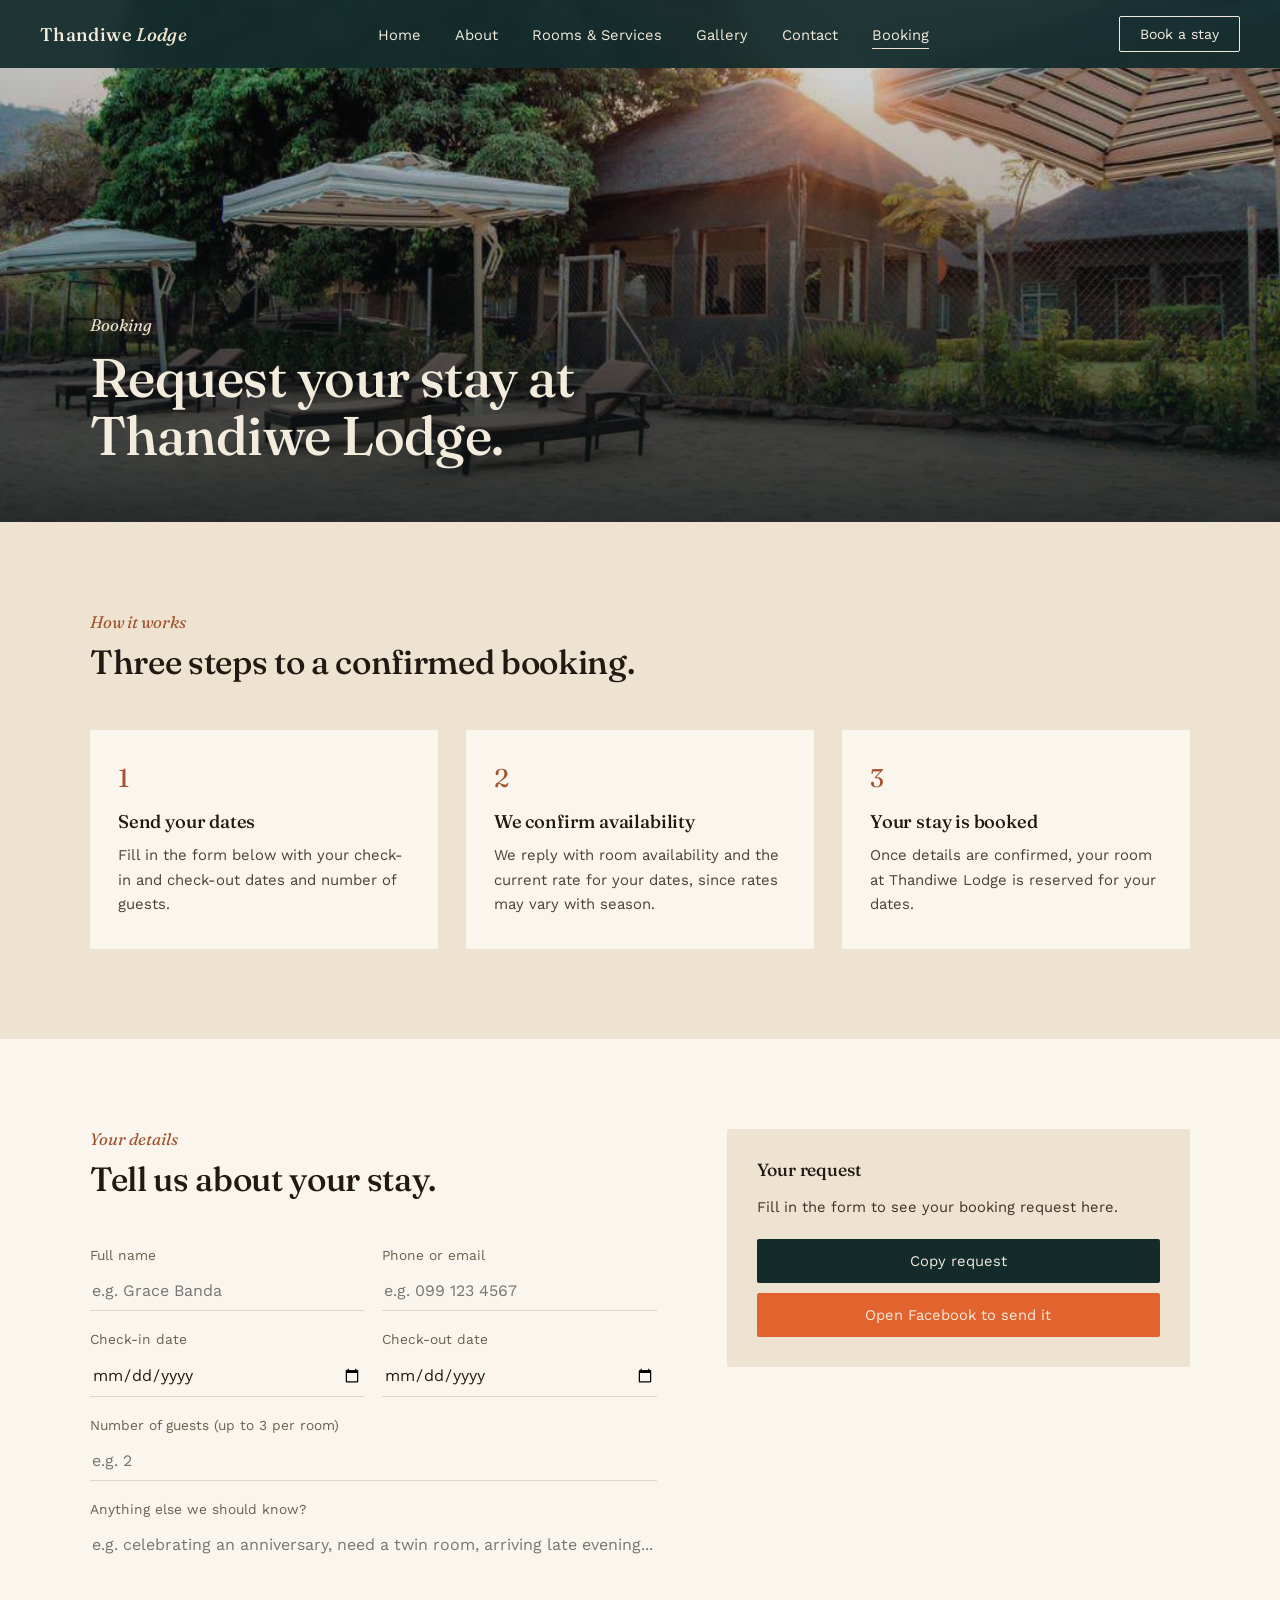
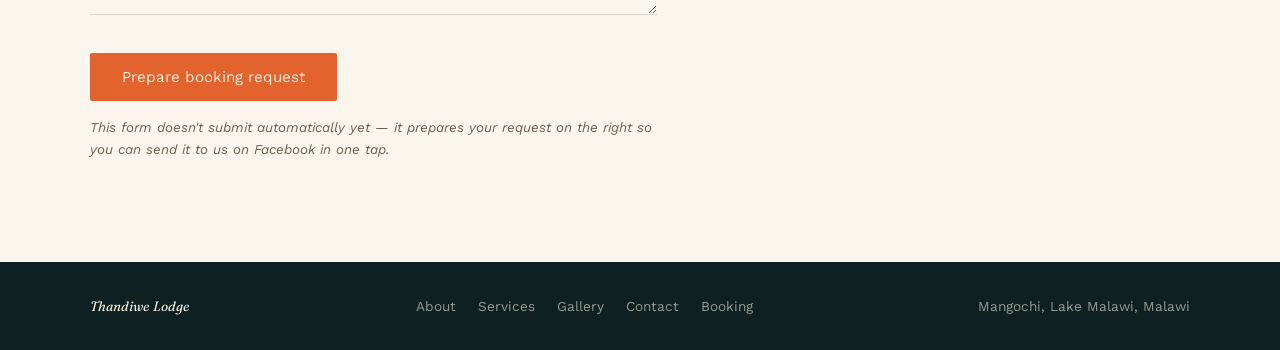
==== booking.html @ 037a6b6d "Initial commit for Thandiwe project" ====
<!DOCTYPE html>
<html lang="en">
<head>
<meta charset="UTF-8">
<meta name="viewport" content="width=device-width, initial-scale=1.0">
<title>Booking — Thandiwe Lodge</title>
<link rel="preconnect" href="https://fonts.googleapis.com">
<link rel="preconnect" href="https://fonts.gstatic.com" crossorigin>
<link href="https://fonts.googleapis.com/css2?family=Fraunces:ital,opsz,wght@0,9..144,400;0,9..144,500;0,9..144,600;1,9..144,500&family=Work+Sans:wght@400;500;600&display=swap" rel="stylesheet">
<link rel="stylesheet" href="css/style.css">
<style>
  .steps{ background:var(--sand); padding:90px 0; }
  .step-grid{
    display:grid;
    grid-template-columns:repeat(3, 1fr);
    gap:28px;
    margin-top:10px;
  }
  .step-card{ background:var(--paper); padding:32px 28px; border-radius:2px; }
  .step-card .step-num{
    font-family:'Fraunces', serif;
    font-size:1.6rem;
    color:var(--clay);
    display:block;
    margin-bottom:16px;
  }
  .step-card h3{ font-size:1.15rem; }
  .step-card p{ margin-top:10px; font-size:0.93rem; color:#4a4032; }

  .book-form{ background:var(--paper); padding:90px 0 100px; }
  .book-form .wrap{ display:grid; grid-template-columns:1.1fr 0.9fr; gap:70px; align-items:start; }
  .field-row{ display:grid; grid-template-columns:1fr 1fr; gap:18px; }
  .field{ margin-bottom:20px; }
  .field label{ display:block; font-size:0.86rem; color:#6b5f4d; margin-bottom:8px; }
  .field input, .field textarea{
    width:100%;
    border:none;
    border-bottom:1px solid var(--line-dark);
    background:transparent;
    padding:10px 2px;
    font-family:'Work Sans', sans-serif;
    font-size:1rem;
    color:var(--text-dark);
  }
  .field input:focus, .field textarea:focus{
    outline:none;
    border-bottom:1px solid var(--clay);
  }
  .field textarea{ resize:vertical; min-height:90px; }
  .form-submit{
    margin-top:14px;
    background:var(--coral);
    color:var(--text-light);
    border:none;
    padding:15px 32px;
    border-radius:2px;
    font-size:0.95rem;
    font-family:'Work Sans', sans-serif;
    cursor:pointer;
  }
  .form-note-text{
    margin-top:16px;
    font-size:0.84rem;
    color:#6b5f4d;
    font-style:italic;
  }
  .request-preview{
    background:var(--sand);
    border-radius:2px;
    padding:30px;
  }
  .request-preview h3{ font-size:1.1rem; }
  .request-preview pre{
    white-space:pre-wrap;
    font-family:'Work Sans', sans-serif;
    font-size:0.92rem;
    margin-top:16px;
    color:#3b3126;
    line-height:1.6;
  }
  .request-preview .send-btn{
    margin-top:20px;
    display:block;
    text-align:center;
    background:var(--ink);
    color:var(--text-light);
    padding:13px;
    border-radius:2px;
    font-size:0.92rem;
  }
  .copied-flag{
    margin-top:12px;
    font-size:0.82rem;
    color:var(--clay);
    display:none;
  }
</style>
</head>
<body>

  <nav class="nav solid" id="siteNav">
    <div class="word">Thandiwe <span>Lodge</span></div>
    <ul>
      <li><a href="home.html">Home</a></li>
      <li><a href="about.html">About</a></li>
      <li><a href="services.html">Rooms &amp; Services</a></li>
      <li><a href="gallery.html">Gallery</a></li>
      <li><a href="contact.html">Contact</a></li>
      <li><a href="booking.html" class="active">Booking</a></li>
    </ul>
    <a class="book-btn" href="booking.html">Book a stay</a>
  </nav>

  <section class="page-banner">
    <div class="hero-img"><img src="images/gallery-cottages-sunset.jpg" alt="Thatched cottages at Thandiwe Lodge at sunset"></div>
    <div class="page-banner-content">
      <span class="tag">Booking</span>
      <h1>Request your stay at Thandiwe Lodge.</h1>
    </div>
  </section>

  <!-- HOW IT WORKS -->
  <section class="steps">
    <div class="wrap">
      <div class="section-head">
        <span class="tag">How it works</span>
        <h2>Three steps to a confirmed booking.</h2>
      </div>
      <div class="step-grid">
        <div class="step-card">
          <span class="step-num">1</span>
          <h3>Send your dates</h3>
          <p>Fill in the form below with your check-in and check-out dates and number of guests.</p>
        </div>
        <div class="step-card">
          <span class="step-num">2</span>
          <h3>We confirm availability</h3>
          <p>We reply with room availability and the current rate for your dates, since rates may vary with season.</p>
        </div>
        <div class="step-card">
          <span class="step-num">3</span>
          <h3>Your stay is booked</h3>
          <p>Once details are confirmed, your room at Thandiwe Lodge is reserved for your dates.</p>
        </div>
      </div>
    </div>
  </section>

  <!-- FORM -->
  <section class="book-form">
    <div class="wrap">
      <div>
        <div class="section-head">
          <span class="tag">Your details</span>
          <h2>Tell us about your stay.</h2>
        </div>

        <form id="bookingForm">
          <div class="field-row">
            <div class="field">
              <label for="fname">Full name</label>
              <input type="text" id="fname" placeholder="e.g. Grace Banda">
            </div>
            <div class="field">
              <label for="fcontact">Phone or email</label>
              <input type="text" id="fcontact" placeholder="e.g. 099 123 4567">
            </div>
          </div>
          <div class="field-row">
            <div class="field">
              <label for="fin">Check-in date</label>
              <input type="date" id="fin">
            </div>
            <div class="field">
              <label for="fout">Check-out date</label>
              <input type="date" id="fout">
            </div>
          </div>
          <div class="field">
            <label for="fguests">Number of guests (up to 3 per room)</label>
            <input type="number" id="fguests" min="1" max="3" placeholder="e.g. 2">
          </div>
          <div class="field">
            <label for="fmessage">Anything else we should know?</label>
            <textarea id="fmessage" placeholder="e.g. celebrating an anniversary, need a twin room, arriving late evening..."></textarea>
          </div>
          <button type="submit" class="form-submit">Prepare booking request</button>
          <p class="form-note-text">This form doesn't submit automatically yet — it prepares your request on the right so you can send it to us on Facebook in one tap.</p>
        </form>
      </div>

      <div class="request-preview">
        <h3>Your request</h3>
        <pre id="previewText">Fill in the form to see your booking request here.</pre>
        <button type="button" id="copyBtn" class="send-btn" style="border:none; width:100%; cursor:pointer; font-family:'Work Sans', sans-serif;">Copy request</button>
        <a class="send-btn" style="margin-top:10px; background:var(--coral);" href="https://www.facebook.com/hashtag/thandiwelodge" target="_blank" rel="noopener">Open Facebook to send it</a>
        <div class="copied-flag" id="copiedFlag">Copied — paste it into your Facebook message.</div>
      </div>
    </div>
  </section>

  <footer>
    <div class="wrap">
      <span class="word">Thandiwe Lodge</span>
      <ul class="foot-links">
        <li><a href="about.html">About</a></li>
        <li><a href="services.html">Services</a></li>
        <li><a href="gallery.html">Gallery</a></li>
        <li><a href="contact.html">Contact</a></li>
        <li><a href="booking.html">Booking</a></li>
      </ul>
      <span>Mangochi, Lake Malawi, Malawi</span>
    </div>
  </footer>

<script src="js/main.js"></script>
<script>
  const form = document.getElementById('bookingForm');
  const preview = document.getElementById('previewText');
  const copyBtn = document.getElementById('copyBtn');
  const copiedFlag = document.getElementById('copiedFlag');

  function buildText(){
    const name = document.getElementById('fname').value || '(not given)';
    const contact = document.getElementById('fcontact').value || '(not given)';
    const checkin = document.getElementById('fin').value || '(not given)';
    const checkout = document.getElementById('fout').value || '(not given)';
    const guests = document.getElementById('fguests').value || '(not given)';
    const message = document.getElementById('fmessage').value || '—';
    return `Booking request — Thandiwe Lodge\n\nName: ${name}\nContact: ${contact}\nCheck-in: ${checkin}\nCheck-out: ${checkout}\nGuests: ${guests}\n\nNotes: ${message}`;
  }

  form.addEventListener('submit', function(e){
    e.preventDefault();
    preview.textContent = buildText();
    copiedFlag.style.display = 'none';
  });

  copyBtn.addEventListener('click', function(){
    const text = preview.textContent;
    if (!text || text.startsWith('Fill in')) return;
    navigator.clipboard.writeText(text).then(function(){
      copiedFlag.style.display = 'block';
    }).catch(function(){
      copiedFlag.textContent = 'Select the text above and copy it manually.';
      copiedFlag.style.display = 'block';
    });
  });
</script>
</body>
</html>
---- css/style.css ----
:root{
  --ink:#142B2C;
  --ink-deep:#0E2021;
  --sand:#EDE3D0;
  --paper:#FAF6EE;
  --clay:#A2532F;
  --coral:#E2632E;
  --text-dark:#211A13;
  --text-light:#F3ECDD;
  --line-light: rgba(243,236,221,0.22);
  --line-dark: rgba(33,26,19,0.14);
}

*{box-sizing:border-box;}
html{scroll-behavior:smooth;}
body{
  margin:0;
  font-family:'Work Sans', sans-serif;
  color:var(--text-dark);
  background:var(--paper);
  -webkit-font-smoothing:antialiased;
}
h1,h2,h3, .display{
  font-family:'Fraunces', serif;
  font-weight:500;
  letter-spacing:-0.01em;
  margin:0;
}
p{ line-height:1.65; margin:0; }
a{ color:inherit; text-decoration:none; }
img{ display:block; width:100%; height:100%; object-fit:cover; }
section{ position:relative; }

.wrap{
  max-width:1180px;
  margin:0 auto;
  padding:0 40px;
}

/* ---------- NAV ---------- */
.nav{
  position:fixed; top:0; left:0; right:0; z-index:50;
  display:flex; align-items:center; justify-content:space-between;
  padding:26px 40px;
  color:var(--text-light);
  transition:background .4s ease, padding .4s ease;
}
.nav.scrolled, .nav.solid{
  background:rgba(20,43,44,0.94);
  padding:16px 40px;
  backdrop-filter:blur(6px);
}
.nav .word{
  font-family:'Fraunces', serif;
  font-size:1.15rem;
  font-weight:500;
  letter-spacing:0.02em;
}
.nav .word span{ font-style:italic; color:var(--sand); }
.nav ul{
  list-style:none; display:flex; gap:34px; margin:0; padding:0;
}
.nav ul li a{
  font-size:0.92rem;
  padding-bottom:4px;
  border-bottom:1px solid transparent;
}
.nav ul li a.active{ border-bottom:1px solid var(--sand); }
.nav .book-btn{
  border:1px solid var(--text-light);
  padding:9px 20px;
  border-radius:2px;
  font-size:0.88rem;
  white-space:nowrap;
}

/* ---------- FULL HERO (home page) ---------- */
.hero{
  height:100vh;
  min-height:640px;
  position:relative;
  overflow:hidden;
  display:flex;
  align-items:flex-end;
  color:var(--text-light);
}
.hero-img{
  position:absolute; inset:0;
  animation:heroZoom 16s ease-out forwards;
}
@keyframes heroZoom{
  from{ transform:scale(1.12); }
  to{ transform:scale(1); }
}
.hero::after{
  content:"";
  position:absolute; inset:0;
  background:linear-gradient(0deg, rgba(11,20,20,0.86) 0%, rgba(11,20,20,0.28) 46%, rgba(11,20,20,0.12) 100%);
}
.hero-content{
  position:relative; z-index:2;
  padding:0 40px 70px;
  max-width:1180px;
  margin:0 auto;
  width:100%;
  opacity:0;
  animation:heroIn 1.1s ease .4s forwards;
}
@keyframes heroIn{
  from{ opacity:0; transform:translateY(18px); }
  to{ opacity:1; transform:translateY(0); }
}
.hero-kicker{
  font-size:0.95rem;
  color:var(--sand);
  margin-bottom:18px;
  max-width:420px;
}
.hero h1{
  font-size:clamp(2.6rem, 6vw, 5rem);
  line-height:1.02;
  max-width:820px;
}
.hero h1 em{ font-style:italic; color:var(--sand); font-weight:400; }
.hero-sub{
  margin-top:26px;
  font-size:1.05rem;
  max-width:460px;
  color:rgba(243,236,221,0.86);
}
.hero-actions{
  margin-top:38px;
  display:flex;
  gap:18px;
  align-items:center;
  flex-wrap:wrap;
}
.btn-primary{
  background:var(--coral);
  color:var(--text-light);
  padding:14px 30px;
  border-radius:2px;
  font-size:0.95rem;
  display:inline-block;
}
.btn-ghost{
  border-bottom:1px solid var(--text-light);
  padding-bottom:3px;
  font-size:0.95rem;
}
.scroll-cue{
  position:absolute; right:40px; bottom:40px; z-index:2;
  color:var(--text-light);
  font-size:0.8rem;
  display:flex; align-items:center; gap:10px;
}
.scroll-cue .line{
  width:1px; height:34px; background:rgba(243,236,221,0.5);
  position:relative;
  overflow:hidden;
}
.scroll-cue .line::after{
  content:""; position:absolute; left:0; top:-100%; width:100%; height:100%;
  background:var(--sand);
  animation:cueMove 1.8s ease-in-out infinite;
}
@keyframes cueMove{
  0%{ top:-100%; } 50%{ top:100%; } 100%{ top:100%; }
}

/* ---------- PAGE BANNER (inner pages) ---------- */
.page-banner{
  height:58vh;
  min-height:380px;
  position:relative;
  overflow:hidden;
  display:flex;
  align-items:flex-end;
  color:var(--text-light);
}
.page-banner .hero-img{ animation:none; }
.page-banner::after{
  content:"";
  position:absolute; inset:0;
  background:linear-gradient(0deg, rgba(11,20,20,0.82) 0%, rgba(11,20,20,0.3) 60%, rgba(11,20,20,0.12) 100%);
}
.page-banner-content{
  position:relative; z-index:2;
  padding:0 40px 56px;
  max-width:1180px;
  margin:0 auto;
  width:100%;
}
.page-banner-content .tag{
  font-family:'Fraunces', serif;
  font-style:italic;
  color:var(--sand);
  font-size:1.05rem;
  display:block;
  margin-bottom:14px;
}
.page-banner-content h1{
  font-size:clamp(2rem, 4.4vw, 3.4rem);
  line-height:1.08;
  max-width:700px;
}

/* ---------- WELCOME / RATE STRIP ---------- */
.welcome{
  background:var(--sand);
  padding:64px 0;
}
.welcome .wrap{
  display:grid;
  grid-template-columns:1.5fr 1fr;
  gap:60px;
  align-items:start;
}
.welcome h2{
  font-size:1.85rem;
  line-height:1.28;
  max-width:520px;
}
.welcome p.lead{
  margin-top:20px;
  font-size:1.02rem;
  max-width:500px;
  color:#3b3126;
}
.rate-box{
  border-left:2px solid var(--clay);
  padding-left:26px;
}
.rate-box .amount{
  font-family:'Fraunces', serif;
  font-size:2.5rem;
  font-weight:500;
  color:var(--clay);
  line-height:1;
}
.rate-box .unit{
  font-size:0.95rem;
  color:#3b3126;
  margin-top:8px;
  display:block;
}
.rate-box .note{
  margin-top:16px;
  font-size:0.84rem;
  color:#6b5f4d;
  font-style:italic;
}

/* ---------- WAVE DIVIDER ---------- */
.wave{ display:block; width:100%; line-height:0; }
.wave svg{ display:block; width:100%; height:auto; }

/* ---------- SECTION HEAD ---------- */
.section-head{ margin-bottom:48px; max-width:600px; }
.section-head .tag{
  font-family:'Fraunces', serif;
  font-style:italic;
  color:var(--clay);
  font-size:1.05rem;
  margin-bottom:10px;
  display:block;
}
.section-head h2{ font-size:2.1rem; line-height:1.2; }

/* ---------- GALLERY GRID ---------- */
.gallery{ background:var(--paper); padding:90px 0 100px; }
.grid-gallery{
  display:grid;
  grid-template-columns:repeat(6, 1fr);
  grid-auto-rows:130px;
  gap:14px;
}
.grid-gallery figure{ margin:0; overflow:hidden; position:relative; border-radius:2px; }
.grid-gallery figure img{ transition:transform 1.1s cubic-bezier(.2,.7,.2,1); }
.grid-gallery figure:hover img{ transform:scale(1.06); }
.grid-gallery figcaption{
  position:absolute; left:0; right:0; bottom:0;
  padding:16px 18px 14px;
  font-size:0.82rem;
  color:var(--text-light);
  background:linear-gradient(0deg, rgba(14,32,33,0.75), transparent);
}
.g-a{ grid-column:span 3; grid-row:span 3; }
.g-b{ grid-column:span 3; grid-row:span 2; }
.g-c{ grid-column:span 2; grid-row:span 2; }
.g-d{ grid-column:span 2; grid-row:span 2; }
.g-e{ grid-column:span 2; grid-row:span 2; }
.g-f{ grid-column:span 3; grid-row:span 2; }
.g-g{ grid-column:span 3; grid-row:span 2; }
.g-h{ grid-column:span 2; grid-row:span 2; }
.g-i{ grid-column:span 2; grid-row:span 2; }
.g-j{ grid-column:span 2; grid-row:span 2; }
.g-k{ grid-column:span 3; grid-row:span 2; }
.g-l{ grid-column:span 3; grid-row:span 2; }

/* ---------- STAY / RATE BAND ---------- */
.stay-band{ background:var(--ink); color:var(--text-light); padding:100px 0; }
.stay-band .wrap{ display:grid; grid-template-columns:1fr 1fr; gap:70px; align-items:center; }
.stay-media{ position:relative; aspect-ratio:4/5; overflow:hidden; border-radius:2px; }
.stay-band .section-head .tag{ color:var(--sand); }
.stay-band h2{ color:var(--text-light); font-size:2.1rem; }
.stay-copy p.lead{ margin-top:18px; color:rgba(243,236,221,0.8); max-width:440px; }
.stay-list{ margin-top:34px; display:flex; flex-direction:column; gap:16px; }
.stay-list .row{
  display:flex; justify-content:space-between;
  border-bottom:1px solid var(--line-light);
  padding-bottom:14px; max-width:440px;
}
.stay-list .row .k{ font-size:0.95rem; color:rgba(243,236,221,0.75); }
.stay-list .row .v{ font-family:'Fraunces', serif; font-size:1.15rem; }
.stay-cta{ margin-top:34px; }

/* ---------- STORY ROWS ---------- */
.story{ background:var(--paper); padding:100px 0 60px; }
.story-row{
  display:grid; grid-template-columns:1fr 1fr; gap:70px; align-items:center;
  padding:70px 0; border-bottom:1px solid var(--line-dark);
}
.story-row:last-child{ border-bottom:none; }
.story-row.reverse{ direction:rtl; }
.story-row.reverse > *{ direction:ltr; }
.story-media{ aspect-ratio:5/4; overflow:hidden; border-radius:2px; }
.story-copy .num{ font-size:0.85rem; color:var(--clay); display:block; margin-bottom:14px; }
.story-copy h3{ font-size:1.7rem; line-height:1.25; max-width:420px; }
.story-copy p{ margin-top:18px; color:#4a4032; max-width:420px; }

/* ---------- SERVICE / RATE CARDS ---------- */
.cards{ background:var(--sand); padding:90px 0; }
.card-grid{
  display:grid;
  grid-template-columns:repeat(3, 1fr);
  gap:28px;
  margin-top:10px;
}
.service-card{
  background:var(--paper);
  border-radius:2px;
  overflow:hidden;
}
.service-card .media{ aspect-ratio:4/3; overflow:hidden; }
.service-card .body{ padding:26px 24px 30px; }
.service-card h3{ font-size:1.25rem; }
.service-card p{ margin-top:12px; font-size:0.94rem; color:#4a4032; }

/* ---------- CONTACT ---------- */
.contact{ position:relative; color:var(--text-light); padding:130px 0 110px; overflow:hidden; }
.contact-bg{ position:absolute; inset:0; }
.contact::after{
  content:"";
  position:absolute; inset:0;
  background:linear-gradient(180deg, rgba(14,32,33,0.88), rgba(14,32,33,0.72));
}
.contact .wrap{ position:relative; z-index:2; }
.contact-inner{ display:grid; grid-template-columns:1.3fr 1fr; gap:70px; }
.contact h2{ font-size:2.3rem; line-height:1.2; max-width:520px; }
.contact p.lead{ margin-top:20px; max-width:440px; color:rgba(243,236,221,0.85); }
.contact-card{ border:1px solid var(--line-light); padding:34px; border-radius:2px; }
.contact-card .line{
  display:flex; justify-content:space-between; padding:14px 0;
  border-bottom:1px solid var(--line-light); font-size:0.95rem;
}
.contact-card .line:last-of-type{ border-bottom:none; }
.contact-card .line .k{ color:rgba(243,236,221,0.6); }
.contact-card .fb-btn{
  margin-top:24px; display:block; text-align:center;
  background:var(--coral); padding:14px; border-radius:2px; font-size:0.95rem;
}

/* ---------- CONTACT FORM (non-functional, informational) ---------- */
.form-note{ background:var(--paper); padding:90px 0; }
.form-note .wrap{ display:grid; grid-template-columns:1fr 1fr; gap:70px; align-items:start; }
.info-list{ display:flex; flex-direction:column; gap:26px; margin-top:32px; }
.info-list .item{ border-bottom:1px solid var(--line-dark); padding-bottom:22px; }
.info-list .item .k{ font-family:'Fraunces', serif; font-size:1.05rem; color:var(--clay); }
.info-list .item .v{ margin-top:8px; font-size:0.96rem; color:#4a4032; }

/* ---------- FOOTER ---------- */
footer{ background:var(--ink-deep); color:rgba(243,236,221,0.6); padding:36px 0; font-size:0.85rem; }
footer .wrap{ display:flex; justify-content:space-between; align-items:center; flex-wrap:wrap; gap:12px; }
footer .word{ color:var(--text-light); font-family:'Fraunces', serif; font-style:italic; }
footer .foot-links{ display:flex; gap:22px; list-style:none; padding:0; margin:0; }

@media (prefers-reduced-motion: reduce){
  .hero-img{ animation:none; }
  .hero-content{ animation:none; opacity:1; }
  .scroll-cue .line::after{ animation:none; }
}

/* ---------- RESPONSIVE ---------- */
@media (max-width: 880px){
  .nav ul{ display:none; }
  .wrap{ padding:0 22px; }
  .welcome .wrap, .stay-band .wrap, .contact-inner, .form-note .wrap{ grid-template-columns:1fr; }
  .rate-box{ border-left:none; border-top:2px solid var(--clay); padding-left:0; padding-top:20px; }
  .grid-gallery{ grid-template-columns:repeat(2,1fr); grid-auto-rows:150px; }
  .grid-gallery figure{ grid-column:span 2 !important; grid-row:span 2 !important; }
  .story-row{ grid-template-columns:1fr; gap:30px; padding:44px 0; }
  .story-row.reverse{ direction:ltr; }
  .stay-media{ order:2; }
  .card-grid{ grid-template-columns:1fr; }
}
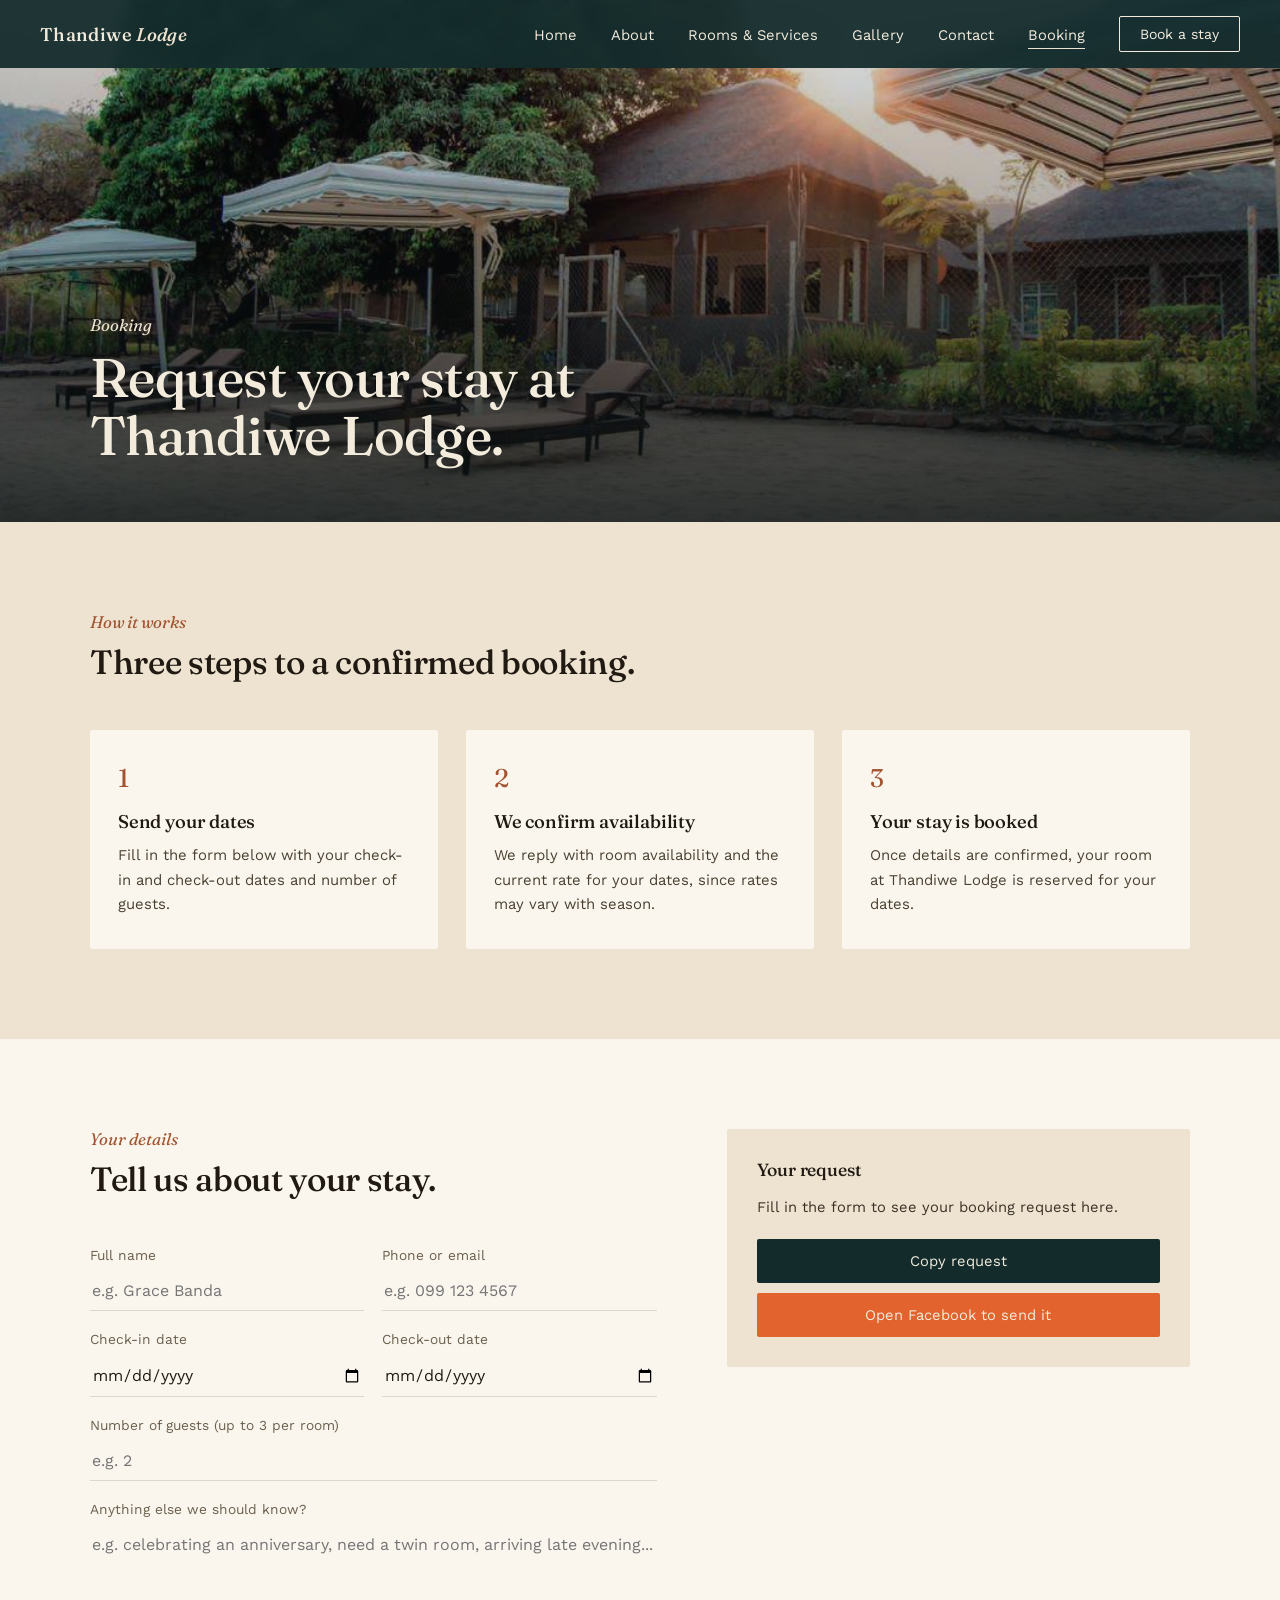
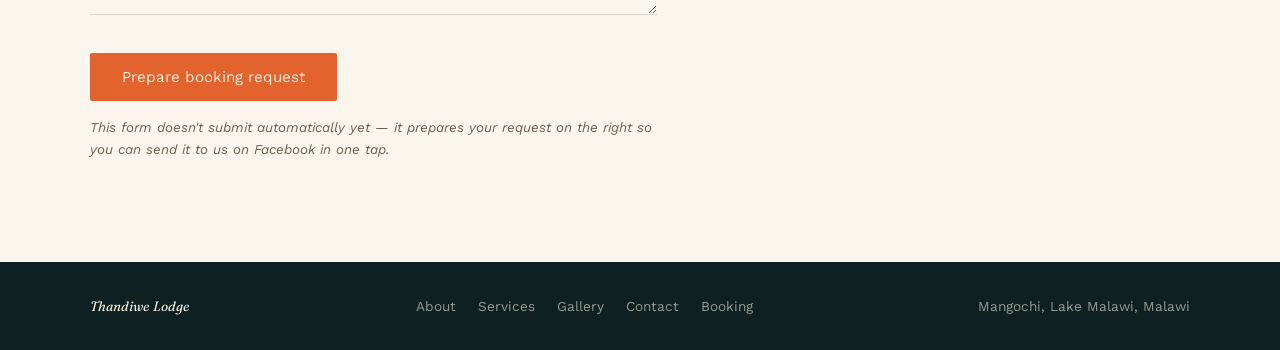
==== commit b5958bbe: "Enhance navigation with toggle button and links Added a responsive navigation toggle button and upda" ====
--- a/booking.html
+++ b/booking.html
@@ -98,17 +98,26 @@
 </head>
 <body>
 
-  <nav class="nav solid" id="siteNav">
+   <nav class="nav solid" id="siteNav">
     <div class="word">Thandiwe <span>Lodge</span></div>
-    <ul>
-      <li><a href="home.html">Home</a></li>
-      <li><a href="about.html">About</a></li>
-      <li><a href="services.html">Rooms &amp; Services</a></li>
-      <li><a href="gallery.html">Gallery</a></li>
-      <li><a href="contact.html">Contact</a></li>
-      <li><a href="booking.html" class="active">Booking</a></li>
-    </ul>
-    <a class="book-btn" href="booking.html">Book a stay</a>
+    
+    <button class="nav-toggle" id="menuToggle" aria-label="Toggle menu">
+      <span></span>
+      <span></span>
+      <span></span>
+    </button>
+
+    <div class="nav-links" id="navLinks">
+      <ul>
+        <li><a href="home.html">Home</a></li>
+        <li><a href="about.html">About</a></li>
+        <li><a href="services.html">Rooms &amp; Services</a></li>
+        <li><a href="gallery.html">Gallery</a></li>
+        <li><a href="contact.html">Contact</a></li>
+        <li><a href="booking.html" class="active">Booking</a></li>
+      </ul>
+      <a class="book-btn" href="booking.html">Book a stay</a>
+    </div>
   </nav>
 
   <section class="page-banner">
--- a/css/style.css
+++ b/css/style.css
@@ -19,6 +19,7 @@
   color:var(--text-dark);
   background:var(--paper);
   -webkit-font-smoothing:antialiased;
+  overflow-x: hidden;
 }
 h1,h2,h3, .display{
   font-family:'Fraunces', serif;
@@ -55,8 +56,35 @@
   font-size:1.15rem;
   font-weight:500;
   letter-spacing:0.02em;
+  z-index: 101; /* Keeps logo above mobile menu */
 }
 .nav .word span{ font-style:italic; color:var(--sand); }
+
+/* Menu Toggle Button (Hidden on Desktop) */
+.nav-toggle {
+  display: none;
+  background: none;
+  border: none;
+  cursor: pointer;
+  z-index: 101;
+  padding: 10px;
+  flex-direction: column;
+  gap: 6px;
+}
+.nav-toggle span {
+  display: block;
+  width: 26px;
+  height: 2px;
+  background-color: var(--text-light);
+  transition: transform 0.3s ease, opacity 0.3s ease;
+}
+
+/* Nav Links Container */
+.nav-links {
+  display: flex;
+  align-items: center;
+  gap: 34px;
+}
 .nav ul{
   list-style:none; display:flex; gap:34px; margin:0; padding:0;
 }
@@ -64,15 +92,18 @@
   font-size:0.92rem;
   padding-bottom:4px;
   border-bottom:1px solid transparent;
-}
-.nav ul li a.active{ border-bottom:1px solid var(--sand); }
+  transition: border-color 0.3s ease;
+}
+.nav ul li a:hover, .nav ul li a.active{ border-bottom:1px solid var(--sand); }
 .nav .book-btn{
   border:1px solid var(--text-light);
   padding:9px 20px;
   border-radius:2px;
   font-size:0.88rem;
   white-space:nowrap;
-}
+  transition: background 0.3s ease, color 0.3s ease;
+}
+.nav .book-btn:hover { background: var(--sand); color: var(--ink); }
 
 /* ---------- FULL HERO (home page) ---------- */
 .hero{
@@ -142,7 +173,9 @@
   border-radius:2px;
   font-size:0.95rem;
   display:inline-block;
-}
+  transition: background 0.3s ease;
+}
+.btn-primary:hover { background: #c95525; }
 .btn-ghost{
   border-bottom:1px solid var(--text-light);
   padding-bottom:3px;
@@ -391,16 +424,122 @@
   .scroll-cue .line::after{ animation:none; }
 }
 
-/* ---------- RESPONSIVE ---------- */
-@media (max-width: 880px){
-  .nav ul{ display:none; }
-  .wrap{ padding:0 22px; }
-  .welcome .wrap, .stay-band .wrap, .contact-inner, .form-note .wrap{ grid-template-columns:1fr; }
-  .rate-box{ border-left:none; border-top:2px solid var(--clay); padding-left:0; padding-top:20px; }
-  .grid-gallery{ grid-template-columns:repeat(2,1fr); grid-auto-rows:150px; }
-  .grid-gallery figure{ grid-column:span 2 !important; grid-row:span 2 !important; }
-  .story-row{ grid-template-columns:1fr; gap:30px; padding:44px 0; }
-  .story-row.reverse{ direction:ltr; }
-  .stay-media{ order:2; }
-  .card-grid{ grid-template-columns:1fr; }
-}
+/* ---------------------------------------------------------
+   RESPONSIVE DESIGN & MOBILE MENU
+   --------------------------------------------------------- */
+
+/* Tablet / Small Laptop (max 1024px) */
+@media (max-width: 1024px) {
+  .wrap{ padding: 0 32px; }
+  .nav { padding: 20px 32px; }
+  .nav.scrolled { padding: 16px 32px; }
+  .nav ul { gap: 20px; }
+  
+  .hero-content { padding-bottom: 50px; }
+  .story-row, .stay-band .wrap { gap: 40px; }
+  .contact-inner, .form-note .wrap { gap: 40px; }
+  
+  .grid-gallery { grid-auto-rows: 100px; }
+}
+
+/* Mobile & Small Tablets (max 880px) */
+@media (max-width: 880px) {
+  .wrap { padding: 0 24px; }
+  .nav { padding: 16px 24px; }
+  .nav.scrolled { padding: 12px 24px; }
+  
+  /* --- MOBILE MENU TOGGLE --- */
+  .nav-toggle { display: flex; } /* Show hamburger */
+  
+  .nav-links {
+    position: fixed;
+    top: 0; left: 0;
+    width: 100%; height: 100vh;
+    background: var(--ink);
+    flex-direction: column;
+    justify-content: center;
+    gap: 40px;
+    transform: translateX(100%); /* Hide off-screen */
+    transition: transform 0.4s cubic-bezier(0.8, 0, 0.2, 1);
+    z-index: 100;
+  }
+  
+  .nav-links.active { transform: translateX(0); } /* Slide in */
+  
+  .nav ul {
+    flex-direction: column;
+    align-items: center;
+    gap: 30px;
+  }
+  .nav ul li a { font-size: 1.3rem; } /* Bigger text for touch */
+  
+  .nav-toggle.active span:nth-child(1) { transform: translateY(8px) rotate(45deg); }
+  .nav-toggle.active span:nth-child(2) { opacity: 0; }
+  .nav-toggle.active span:nth-child(3) { transform: translateY(-8px) rotate(-45deg); }
+
+  /* --- LAYOUT ADJUSTMENTS --- */
+  .welcome .wrap, 
+  .stay-band .wrap, 
+  .contact-inner, 
+  .form-note .wrap, 
+  .story-row { 
+    grid-template-columns: 1fr; 
+    gap: 40px; 
+  }
+  
+  .story-row.reverse { direction: ltr; }
+  
+  .rate-box { 
+    border-left: none; 
+    border-top: 2px solid var(--clay); 
+    padding-left: 0; 
+    padding-top: 20px; 
+    margin-top: 10px;
+  }
+  
+  /* Gallery 2 columns */
+  .grid-gallery { 
+    grid-template-columns: repeat(2, 1fr); 
+    grid-auto-rows: 180px; 
+  }
+  .grid-gallery figure { 
+    grid-column: span 1 !important; 
+    grid-row: span 1 !important; 
+  }
+  
+  .story-row .story-media { order: -1; }
+  .stay-media { order: -1; }
+  
+  .card-grid { grid-template-columns: repeat(2, 1fr); }
+}
+
+/* Small Mobile Phones (max 600px) */
+@media (max-width: 600px) {
+  .wrap { padding: 0 20px; }
+  .nav { padding: 16px 20px; }
+  
+  .hero { min-height: 100svh; }
+  .hero-content { padding: 0 20px 50px; }
+  .hero h1 { font-size: 2.2rem; }
+  .hero-actions { flex-direction: column; align-items: stretch; gap: 12px; }
+  .btn-primary, .btn-ghost { text-align: center; width: 100%; }
+  
+  .page-banner { height: 45vh; min-height: 300px; }
+  .page-banner-content { padding: 0 20px 40px; }
+  .page-banner-content h1 { font-size: 2rem; }
+  
+  .welcome, .gallery, .cards, .story, .contact, .form-note { padding: 60px 0; }
+  .stay-band { padding: 60px 0; }
+  
+  /* Gallery full width stack */
+  .grid-gallery { grid-template-columns: 1fr; grid-auto-rows: 220px; }
+  .grid-gallery figcaption { font-size: 0.9rem; padding: 20px; }
+  
+  .card-grid { grid-template-columns: 1fr; }
+  .service-card .media { aspect-ratio: 16/9; }
+  
+  footer .wrap { flex-direction: column; text-align: center; justify-content: center; }
+  footer .foot-links { flex-wrap: wrap; justify-content: center; }
+  
+  .contact-card .line { flex-direction: column; gap: 4px; }
+}
